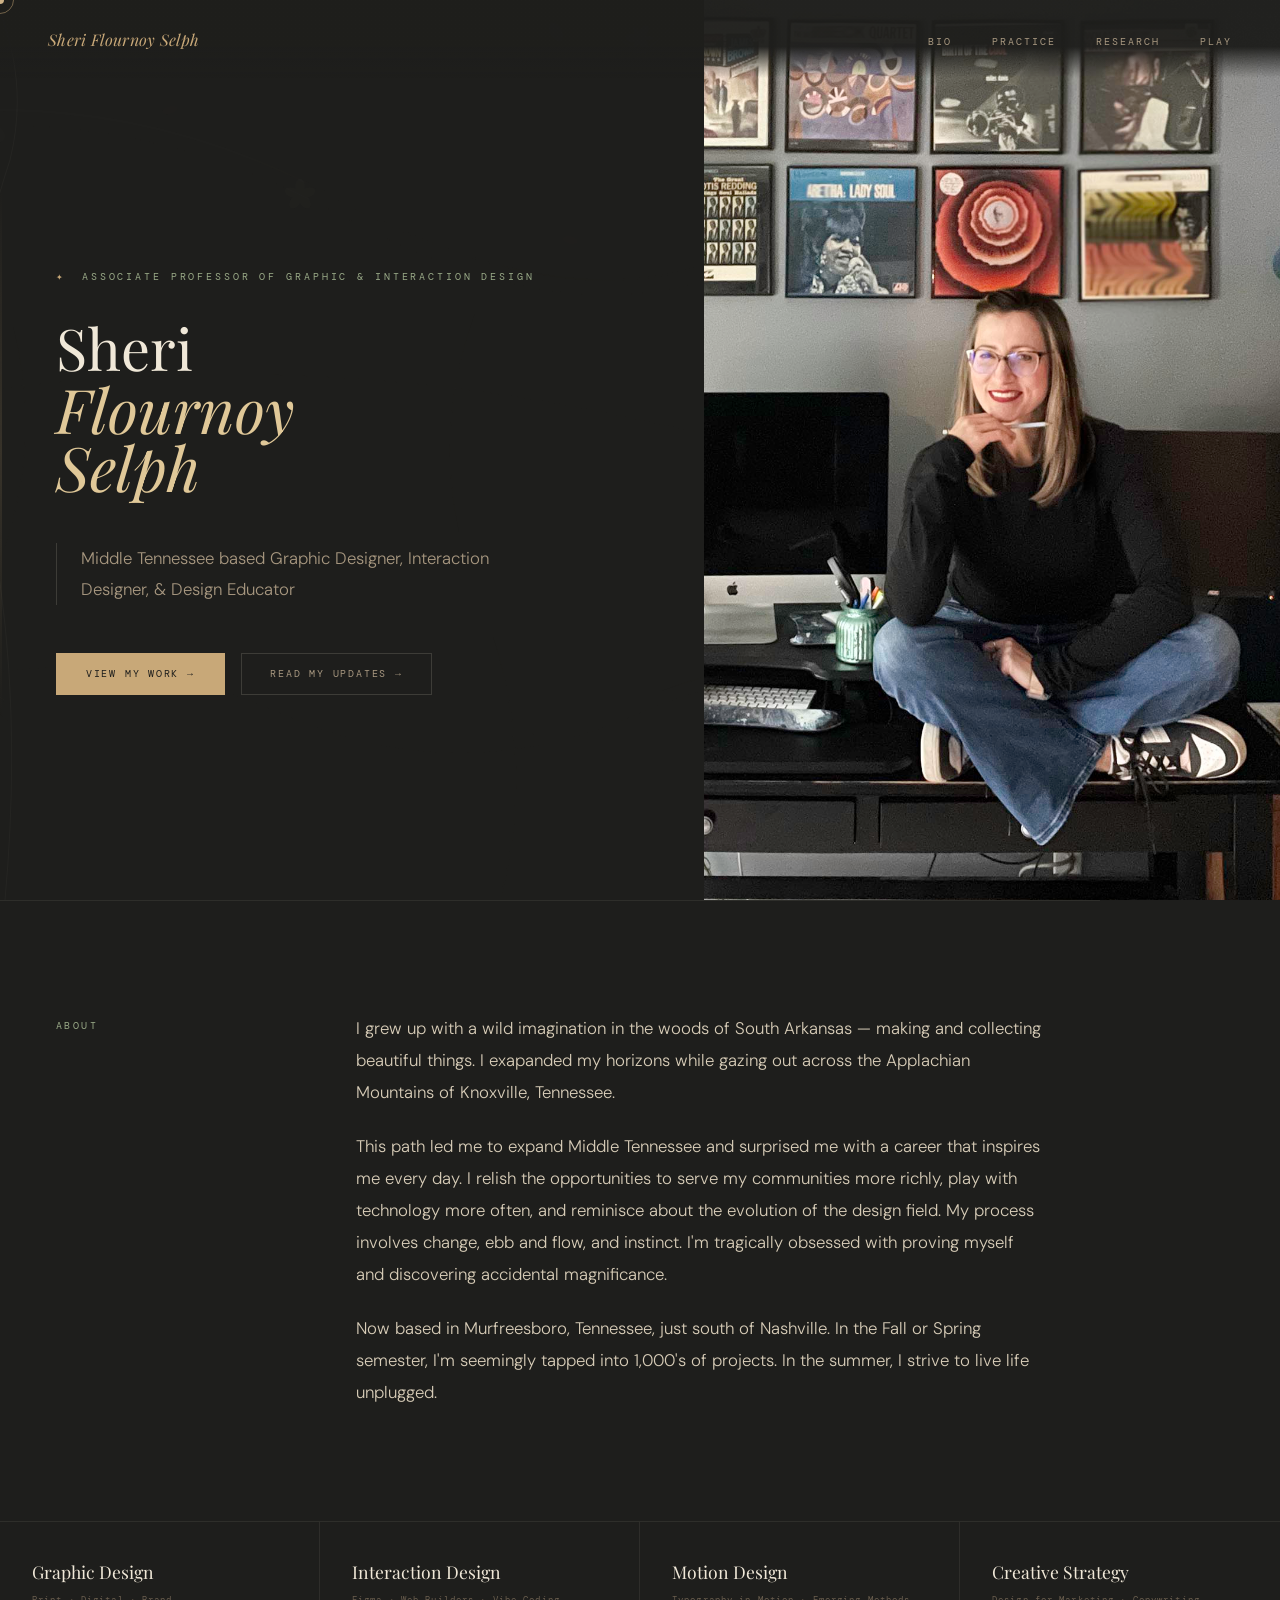
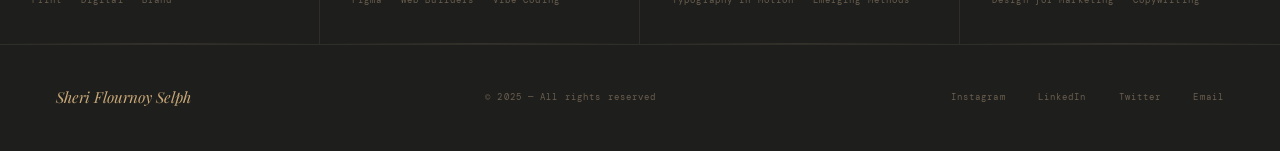
==== index.html @ 991cd9c6 "added instagram link" ====
<!DOCTYPE html>
<html lang="en">
<head>
  <meta charset="UTF-8">
  <meta name="viewport" content="width=device-width, initial-scale=1.0">
  <title>Sheri Flournoy Selph</title>

  <!-- Fonts -->
  <link rel="preconnect" href="https://fonts.googleapis.com">
  <link href="https://fonts.googleapis.com/css2?family=Playfair+Display:ital,wght@0,400;0,500;1,400;1,500&family=DM+Sans:wght@300;400&family=DM+Mono:wght@300;400&display=swap" rel="stylesheet">

  <!-- Styles -->
  <link rel="stylesheet" href="css/main.css">
</head>
<body>

  <!-- Custom cursor -->
  <div id="cursor"></div>
  <div id="cursor-ring"></div>

  <!-- Botanical SVG background overlay -->
  <img id="botanical-bg" src="assets/svg/botanical-bg.svg" aria-hidden="true" alt="">

  <!-- ── NAVIGATION ── -->
  <nav>
    <a class="nav-logo" onclick="showPage('bio')">Sheri Flournoy Selph</a>
    <ul class="nav-links">
      <li><a onclick="showPage('bio')">Bio</a></li>
      <li><a onclick="showPage('portfolio')">practice</a></li>
      <li><a onclick="showPage('blog')">research</a></li>
      <li><a onclick="showPage('motion')">play</a></li>
    </ul>
  </nav>

  <!-- ══════════════════════════════
       BIO PAGE
  ══════════════════════════════ -->
  <section id="bio" class="page active">

    <div class="bio-hero">
      <div class="bio-left">
		  
        <p class="bio-eyebrow">associate professor of Graphic &amp; interaction design</p>
        <h1 class="bio-name">
          Sheri
          <em class="bio-name-second">Flournoy</em>
          <span class="bio-name-last">Selph</span>
        </h1>
        <p class="bio-tagline">
        Middle Tennessee based Graphic Designer, Interaction Designer, &amp; Design Educator&nbsp;&nbsp;</p>
        <div class="bio-actions">
          <button class="btn-primary" onclick="showPage('portfolio')">View my work →</button>
          <button class="btn-secondary" onclick="showPage('blog')">read my updates →</button>
        </div>
      </div>

      <div class="bio-right">
        <canvas id="bio-canvas"></canvas>
        <img
          src="assets/images/sheri-desk.jpg"
          alt="Sheri Flournoy Selph"
        >
      </div>
    </div>

    <div class="bio-about">
      <div>
        <p class="section-label">About</p>
      </div>
      <div class="about-body">
        <p>I grew up with a wild imagination in the woods of South Arkansas — making and collecting beautiful things. I exapanded my horizons while gazing out across the Applachian Mountains of Knoxville, Tennessee.</p>
        <p>This path led me to expand Middle Tennessee and surprised me with a career that inspires me every day. I relish the opportunities to serve my communities more richly, play with technology more often, and reminisce about the evolution of the design field. My process involves change, ebb and flow, and instinct. I'm tragically obsessed with proving myself and discovering accidental magnificance.&nbsp;</p>
        <p>Now based in Murfreesboro, Tennessee, just south of Nashville. In the Fall or Spring semester, I'm seemingly tapped into 1,000's of projects. In the summer, I strive to live life unplugged.</p>
      </div>
    </div>

    <div class="skills-strip">
      <div class="skill-cell">
        <div class="skill-name">Graphic Design</div>
        <div class="skill-sub">Print · Digital · Brand</div>
      </div>
      <div class="skill-cell">
        <div class="skill-name">Interaction Design</div>
        <div class="skill-sub">Figma · Web Builders · Vibe Coding</div>
      </div>
      <div class="skill-cell">
        <div class="skill-name">Motion Design</div>
        <div class="skill-sub">Typography in Motion · Emerging Methods</div>
      </div>
      <div class="skill-cell">
        <div class="skill-name">Creative Strategy</div>
        <div class="skill-sub">Design for Marketing · Copywriting</div>
      </div>
    </div>

  </section>

  <!-- ══════════════════════════════
       PORTFOLIO PAGE
  ══════════════════════════════ -->
  <section id="portfolio" class="page">
    <div class="portfolio-wrap">
      <div class="page-header">
        <h2 class="page-title">Selected<br><em>work &amp; projects</em></h2>
        <p class="page-intro">Six projects that best represent the range, depth, and intention behind the work. Replace titles, descriptions, and tags to make these your own.</p>
      </div>
      <div class="projects-grid" id="projects-grid"></div>
    </div>
  </section>

  <!-- ══════════════════════════════
       BLOG / NEWSLETTER PAGE
  ══════════════════════════════ -->
  <section id="blog" class="page">
    <div class="blog-wrap">
      <div class="page-header">
        <h2 class="page-title">Writing &amp;<br><em>the newsletter</em></h2>
        <p class="page-intro">Ideas, process notes, and essays sent monthly. A space to think without the algorithm.</p>
      </div>

      <div class="newsletter-block">
        <p class="nl-eyebrow">Monthly dispatch</p>
        <h3 class="nl-title">Join the <em>letter</em></h3>
        <p class="nl-desc">Once a month: a personal dispatch on craft, process, and the ideas shaping how I work. No noise. Just honest writing.</p>
        <div class="nl-form">
          <input id="nl-email" class="nl-input" type="email" placeholder="your@email.com">
          <button class="nl-btn" onclick="subscribe()">Subscribe</button>
        </div>
        <p class="nl-note" id="nl-msg">No spam. Unsubscribe anytime.</p>
      </div>

      <div class="posts-grid" id="posts-grid"></div>
    </div>
  </section>

  <!-- ══════════════════════════════
       MOTION PAGE
  ══════════════════════════════ -->
  <section id="motion" class="page">
    <div class="motion-wrap">
      <div class="page-header">
        <h2 class="page-title">Experimental<br><em>motion studies</em></h2>
        <p class="page-intro">Four coded pieces exploring the boundary between the digital and the organic — systems that breathe, grow, and respond.</p>
      </div>

      <div class="motion-grid">
        <div class="motion-card">
          <div class="motion-canvas-wrap"><canvas id="m1"></canvas></div>
          <div class="motion-label">
            <span class="motion-title">Botanical Growth</span>
            <span class="motion-meta">01 — generative</span>
          </div>
        </div>
        <div class="motion-card">
          <div class="motion-canvas-wrap"><canvas id="m2"></canvas></div>
          <div class="motion-label">
            <span class="motion-title">Petal Diffusion</span>
            <span class="motion-meta">02 — reaction–diffusion</span>
          </div>
        </div>
        <div class="motion-card">
          <div class="motion-canvas-wrap"><canvas id="m3"></canvas></div>
          <div class="motion-label">
            <span class="motion-title">Mycelium Network</span>
            <span class="motion-meta">03 — particle graph</span>
          </div>
        </div>
        <div class="motion-card">
          <div class="motion-canvas-wrap"><canvas id="m4"></canvas></div>
          <div class="motion-label">
            <span class="motion-title">Cellular Membrane</span>
            <span class="motion-meta">04 — voronoi flow</span>
          </div>
        </div>
      </div>
    </div>
  </section>

  <!-- ── FOOTER ── -->
  <footer>
    <span class="footer-name">Sheri Flournoy Selph</span>
    <span class="footer-copy">© 2025 — All rights reserved</span>
    <div class="footer-links">
      <a href="https://www.instagram.com/selph.work" target="_blank">Instagram</a>
      <a href="#">LinkedIn</a>
      <a href="#">Twitter</a>
      <a href="#">Email</a>
    </div>
  </footer>

  <!-- Scripts — order matters: nav first, then feature modules -->
  <script src="js/nav.js"></script>
  <script src="js/bio.js"></script>
  <script src="js/portfolio.js"></script>
  <script src="js/blog.js"></script>
  <script src="js/motion.js"></script>

</body>
</html>
---- css/main.css ----
/* ============================================================
   sheri-flournoy-selph — main.css
   ============================================================ */

/* ── TOKENS ── */
:root {
  --bg:       #1e1e1c;
  --bg2:      #252523;
  --bg3:      #2c2c29;
  --bg4:      #323230;
  --cream:    #f0e8d8;
  --cream2:   #d8cdb8;
  --cream3:   #a89880;
  --cream4:   #6a5e4e;
  --moss:     #4a5240;
  --moss2:    #3a4232;
  --sage:     #7a8a6a;
  --sage2:    #9aaa88;
  --petal:    #c8a878;
  --petal2:   #e0c898;
  --petal3:   rgba(200,168,120,0.15);
  --border:   rgba(240,232,216,0.08);
  --border2:  rgba(240,232,216,0.15);
  --serif:    'Playfair Display', Georgia, serif;
  --sans:     'DM Sans', sans-serif;
  --mono:     'DM Mono', monospace;
}

/* ── RESET ── */
*, *::before, *::after { box-sizing: border-box; margin: 0; padding: 0; }
html { scroll-behavior: smooth; }

body {
  background: var(--bg);
  color: var(--cream);
  font-family: var(--sans);
  font-size: 16px;
  line-height: 1.7;
  overflow-x: hidden;
  cursor: none;
}

/* ── CUSTOM CURSOR ── */
#cursor {
  position: fixed;
  width: 8px; height: 8px;
  background: var(--petal);
  border-radius: 50%;
  pointer-events: none;
  z-index: 9999;
  transform: translate(-50%,-50%);
  transition: width 0.2s, height 0.2s, background 0.2s;
  mix-blend-mode: screen;
}
#cursor-ring {
  position: fixed;
  width: 28px; height: 28px;
  border: 1px solid rgba(200,168,120,0.5);
  border-radius: 50%;
  pointer-events: none;
  z-index: 9998;
  transform: translate(-50%,-50%);
  transition: all 0.12s ease;
}
body:hover #cursor { opacity: 1; }

/* ── BOTANICAL SVG OVERLAY ── */
#botanical-bg {
  position: fixed;
  inset: 0;
  width: 100%; height: 100%;
  pointer-events: none;
  z-index: 0;
  opacity: 0.04;
}

/* ── NAV ── */
nav {
  position: fixed;
  top: 0; left: 0; right: 0;
  z-index: 100;
  display: flex;
  align-items: center;
  justify-content: space-between;
  padding: 1.6rem 3rem;
  background: linear-gradient(to bottom, rgba(30,30,28,0.97) 60%, transparent);
}
.nav-logo {
  font-family: var(--serif);
  font-size: 1rem;
  font-style: italic;
  color: var(--petal);
  text-decoration: none;
  letter-spacing: 0.02em;
  cursor: none;
}
.nav-links {
  display: flex;
  gap: 2.5rem;
  list-style: none;
  align-items: center;
}
.nav-links a {
  font-family: var(--mono);
  font-size: 0.62rem;
  letter-spacing: 0.2em;
  text-transform: uppercase;
  color: var(--cream3);
  text-decoration: none;
  transition: color 0.3s;
  cursor: none;
  position: relative;
}
.nav-links a::after {
  content: '';
  position: absolute;
  bottom: -3px; left: 0;
  width: 0; height: 1px;
  background: var(--petal);
  transition: width 0.3s;
}
.nav-links a:hover { color: var(--cream); }
.nav-links a:hover::after { width: 100%; }

/* ── PAGE TRANSITIONS ── */
.page { display: none; position: relative; z-index: 1; animation: revealPage 0.7s ease forwards; }
.page.active { display: block; }

@keyframes revealPage {
  from { opacity: 0; transform: translateY(20px); }
  to   { opacity: 1; transform: translateY(0); }
}

/* ============================================================
   BIO PAGE
============================================================ */
.bio-hero {
  min-height: 100vh;
  display: grid;
  grid-template-columns: 1.1fr 0.9fr;
  position: relative;
  overflow: hidden;
}
.bio-left {
  display: flex;
  flex-direction: column;
  justify-content: center;
  padding: 9rem 3rem 5rem 3.5rem;
  position: relative;
}
.bio-left::before {
  content: '';
  position: absolute;
  left: 0; top: 20%; bottom: 20%;
  width: 2px;
  background: linear-gradient(to bottom, transparent, var(--petal3), transparent);
}
.bio-eyebrow {
  font-family: var(--mono);
  font-size: 0.6rem;
  letter-spacing: 0.3em;
  text-transform: uppercase;
  color: var(--sage2);
  margin-bottom: 2rem;
  display: flex;
  align-items: center;
  gap: 1rem;
}
.bio-eyebrow::before {
  content: '✦';
  font-size: 0.5rem;
  color: var(--petal);
}
.bio-name {
  font-family: var(--serif);
  font-size: clamp(2.8rem, 4.5vw, 5rem);
  font-weight: 400;
  line-height: 1.05;
  color: var(--cream);
  margin-bottom: 0.3rem;
}
.bio-name-second {
  font-family: var(--serif);
  font-size: clamp(2.8rem, 4.8vw, 5.2rem);
  font-style: italic;
  font-weight: 400;
  color: var(--petal2);
  margin-bottom: 0;
  display: block;
  line-height: 1;
}
.bio-name-last {
  font-family: var(--serif);
  font-size: clamp(2.8rem, 4.8vw, 5.2rem);
  font-style: italic;
  font-weight: 400;
  color: var(--petal2);
  display: block;
  margin-top: -0.05em;
  margin-bottom: 2.5rem;
  line-height: 1;
}
.bio-tagline {
  font-family: var(--sans);
  font-size: 1.05rem;
  font-weight: 300;
  color: var(--cream3);
  line-height: 1.85;
  max-width: 440px;
  margin-bottom: 3rem;
  border-left: 1px solid var(--border2);
  padding-left: 1.5rem;
}
.bio-actions {
  display: flex;
  gap: 1rem;
  flex-wrap: wrap;
}
.btn-primary {
  display: inline-flex;
  align-items: center;
  gap: 0.8rem;
  font-family: var(--mono);
  font-size: 0.62rem;
  letter-spacing: 0.18em;
  text-transform: uppercase;
  color: var(--bg);
  background: var(--petal);
  border: 1px solid var(--petal);
  padding: 0.85rem 1.8rem;
  cursor: none;
  transition: all 0.3s;
}
.btn-primary:hover { background: var(--petal2); border-color: var(--petal2); }
.btn-secondary {
  display: inline-flex;
  align-items: center;
  gap: 0.8rem;
  font-family: var(--mono);
  font-size: 0.62rem;
  letter-spacing: 0.18em;
  text-transform: uppercase;
  color: var(--cream3);
  background: transparent;
  border: 1px solid var(--border2);
  padding: 0.85rem 1.8rem;
  cursor: none;
  transition: all 0.3s;
}
.btn-secondary:hover { color: var(--cream); border-color: var(--cream3); }

/* Bio right panel */
.bio-right {
  position: relative;
  background: var(--bg2);
  display: flex;
  align-items: center;
  justify-content: center;
  overflow: hidden;
}
.bio-right canvas {
  position: absolute;
  inset: 0;
  width: 100%;
  height: 100%;
}
.bio-right img {
  position: absolute;
  inset: 0;
  width: 100%;
  height: 100%;
  object-fit: cover;
  object-position: center top;
  z-index: 1;
}
.bio-portrait-text {
  position: relative;
  z-index: 2;
  text-align: center;
  padding: 2rem;
}
.bio-portrait-text p {
  font-family: var(--serif);
  font-style: italic;
  font-size: 0.9rem;
  color: var(--cream4);
}

/* About section */
.bio-about {
  padding: 7rem 3.5rem;
  display: grid;
  grid-template-columns: 220px 1fr;
  gap: 5rem;
  max-width: 1100px;
  border-top: 1px solid var(--border);
}
.section-label {
  font-family: var(--mono);
  font-size: 0.6rem;
  letter-spacing: 0.25em;
  text-transform: uppercase;
  color: var(--sage2);
  padding-top: 0.3rem;
}
.about-body {
  font-family: var(--sans);
  font-size: 1.05rem;
  font-weight: 300;
  color: var(--cream2);
  line-height: 1.9;
}
.about-body p + p { margin-top: 1.4rem; }
.about-body strong { color: var(--cream); font-weight: 400; }

/* Skills strip */
.skills-strip {
  display: grid;
  grid-template-columns: repeat(4, 1fr);
  border-top: 1px solid var(--border);
}
.skill-cell {
  padding: 2.2rem 2rem;
  border-right: 1px solid var(--border);
  position: relative;
  overflow: hidden;
}
.skill-cell:last-child { border-right: none; }
.skill-cell::after {
  content: '';
  position: absolute;
  bottom: 0; left: 0; right: 0;
  height: 1px;
  background: linear-gradient(to right, transparent, var(--petal3), transparent);
}
.skill-name {
  font-family: var(--serif);
  font-size: 1.1rem;
  color: var(--cream);
  margin-bottom: 0.4rem;
}
.skill-sub {
  font-family: var(--mono);
  font-size: 0.58rem;
  letter-spacing: 0.12em;
  color: var(--cream4);
}

/* ============================================================
   PORTFOLIO PAGE
============================================================ */
.portfolio-wrap {
  padding: 9rem 3.5rem 7rem;
  max-width: 1200px;
  margin: 0 auto;
}
.page-header {
  margin-bottom: 5rem;
  display: grid;
  grid-template-columns: 1fr 320px;
  gap: 4rem;
  align-items: end;
}
.page-title {
  font-family: var(--serif);
  font-size: clamp(2.5rem, 4vw, 4.2rem);
  font-weight: 400;
  line-height: 1.1;
  color: var(--cream);
}
.page-title em { font-style: italic; color: var(--petal2); }
.page-intro {
  font-family: var(--sans);
  font-size: 0.9rem;
  font-weight: 300;
  color: var(--cream3);
  line-height: 1.8;
}
.projects-grid {
  display: grid;
  grid-template-columns: repeat(3, 1fr);
  gap: 1.5px;
  background: var(--border);
}
.project-card {
  background: var(--bg);
  overflow: hidden;
  cursor: none;
  transition: background 0.35s;
  position: relative;
}
.project-card:hover { background: var(--bg2); }
.project-thumb {
  height: 210px;
  position: relative;
  overflow: hidden;
  background: var(--bg3);
}
.project-thumb canvas { width: 100%; height: 100%; display: block; }
.project-num {
  position: absolute;
  top: 1rem; right: 1rem;
  font-family: var(--mono);
  font-size: 0.55rem;
  color: var(--cream4);
  letter-spacing: 0.15em;
}
.project-body { padding: 1.5rem 1.5rem 1rem; border-top: 1px solid var(--border); }
.project-tag {
  font-family: var(--mono);
  font-size: 0.55rem;
  letter-spacing: 0.2em;
  text-transform: uppercase;
  color: var(--sage2);
  margin-bottom: 0.5rem;
}
.project-title {
  font-family: var(--serif);
  font-size: 1.15rem;
  font-weight: 400;
  color: var(--cream);
  margin-bottom: 0.6rem;
  line-height: 1.3;
}
.project-desc {
  font-size: 0.82rem;
  font-weight: 300;
  color: var(--cream3);
  line-height: 1.7;
}
.project-foot {
  display: flex;
  justify-content: space-between;
  align-items: center;
  padding: 0.9rem 1.5rem;
  border-top: 1px solid var(--border);
}
.project-year { font-family: var(--mono); font-size: 0.58rem; color: var(--cream4); }
.project-arrow { color: var(--petal); font-size: 0.9rem; transition: transform 0.3s; }
.project-card:hover .project-arrow { transform: translateX(5px); }

/* ============================================================
   BLOG PAGE
============================================================ */
.blog-wrap {
  padding: 9rem 3.5rem 7rem;
  max-width: 1200px;
  margin: 0 auto;
}
.newsletter-block {
  background: var(--bg2);
  border: 1px solid var(--border2);
  padding: 4rem 4rem 3.5rem;
  margin-bottom: 5rem;
  position: relative;
  overflow: hidden;
}
.newsletter-block::before {
  content: '❧';
  position: absolute;
  right: 3rem; bottom: 2rem;
  font-size: 5rem;
  color: var(--border);
  transform: rotate(-15deg);
  pointer-events: none;
}
.newsletter-block::after {
  content: '❧';
  position: absolute;
  left: 2rem; top: 2rem;
  font-size: 2.5rem;
  color: var(--border);
  transform: rotate(170deg) scaleX(-1);
  pointer-events: none;
}
.nl-eyebrow {
  font-family: var(--mono);
  font-size: 0.6rem;
  letter-spacing: 0.25em;
  text-transform: uppercase;
  color: var(--sage2);
  margin-bottom: 1rem;
}
.nl-title {
  font-family: var(--serif);
  font-size: 2.4rem;
  font-weight: 400;
  color: var(--cream);
  margin-bottom: 0.8rem;
  line-height: 1.2;
}
.nl-title em { font-style: italic; color: var(--petal2); }
.nl-desc {
  font-size: 0.95rem;
  font-weight: 300;
  color: var(--cream3);
  max-width: 500px;
  margin-bottom: 2rem;
  line-height: 1.8;
}
.nl-form { display: flex; max-width: 460px; }
.nl-input {
  flex: 1;
  background: var(--bg);
  border: 1px solid var(--border2);
  border-right: none;
  color: var(--cream);
  font-family: var(--mono);
  font-size: 0.7rem;
  padding: 0.85rem 1.2rem;
  outline: none;
  letter-spacing: 0.05em;
  transition: border-color 0.3s;
}
.nl-input:focus { border-color: var(--petal); }
.nl-input::placeholder { color: var(--cream4); }
.nl-btn {
  background: var(--petal);
  border: 1px solid var(--petal);
  color: var(--bg);
  font-family: var(--mono);
  font-size: 0.62rem;
  letter-spacing: 0.15em;
  text-transform: uppercase;
  padding: 0.85rem 1.5rem;
  cursor: none;
  transition: all 0.3s;
  white-space: nowrap;
}
.nl-btn:hover { background: var(--petal2); border-color: var(--petal2); }
.nl-note {
  font-family: var(--mono);
  font-size: 0.58rem;
  color: var(--cream4);
  margin-top: 0.8rem;
  letter-spacing: 0.1em;
}
.posts-grid {
  display: grid;
  grid-template-columns: repeat(3, 1fr);
  gap: 1.5px;
  background: var(--border);
}
.post-card {
  background: var(--bg);
  padding: 2rem;
  cursor: none;
  transition: background 0.3s;
  position: relative;
}
.post-card:hover { background: var(--bg2); }
.post-card::before {
  content: '';
  position: absolute;
  top: 0; left: 0; right: 0;
  height: 2px;
  background: linear-gradient(to right, transparent, var(--petal3), transparent);
  opacity: 0;
  transition: opacity 0.3s;
}
.post-card:hover::before { opacity: 1; }
.post-date { font-family: var(--mono); font-size: 0.58rem; color: var(--cream4); letter-spacing: 0.12em; margin-bottom: 1rem; }
.post-title { font-family: var(--serif); font-size: 1.2rem; font-weight: 400; line-height: 1.35; color: var(--cream); margin-bottom: 0.7rem; }
.post-excerpt { font-size: 0.83rem; font-weight: 300; color: var(--cream3); line-height: 1.75; margin-bottom: 1.5rem; }
.post-read { font-family: var(--mono); font-size: 0.6rem; letter-spacing: 0.15em; text-transform: uppercase; color: var(--petal); }

/* ============================================================
   MOTION PAGE
============================================================ */
.motion-wrap {
  padding: 9rem 3.5rem 7rem;
  max-width: 1400px;
  margin: 0 auto;
}
.motion-grid {
  display: grid;
  grid-template-columns: 1fr 1fr;
  gap: 1.5px;
  background: var(--border);
}
.motion-card { background: var(--bg); overflow: hidden; }
.motion-canvas-wrap { width: 100%; height: 380px; overflow: hidden; position: relative; }
.motion-canvas-wrap canvas { width: 100%; height: 100%; display: block; }
.motion-label {
  padding: 1.4rem 2rem;
  border-top: 1px solid var(--border);
  display: flex;
  justify-content: space-between;
  align-items: center;
}
.motion-title { font-family: var(--serif); font-size: 1rem; color: var(--cream); }
.motion-meta { font-family: var(--mono); font-size: 0.58rem; color: var(--cream4); letter-spacing: 0.12em; }

/* ── FOOTER ── */
footer {
  border-top: 1px solid var(--border);
  padding: 2.5rem 3.5rem;
  display: flex;
  justify-content: space-between;
  align-items: center;
  position: relative;
  z-index: 1;
}
.footer-name { font-family: var(--serif); font-style: italic; font-size: 0.95rem; color: var(--petal); }
.footer-copy { font-family: var(--mono); font-size: 0.58rem; color: var(--cream4); letter-spacing: 0.12em; }
.footer-links { display: flex; gap: 2rem; }
.footer-links a {
  font-family: var(--mono);
  font-size: 0.58rem;
  letter-spacing: 0.12em;
  color: var(--cream4);
  text-decoration: none;
  cursor: none;
  transition: color 0.3s;
}
.footer-links a:hover { color: var(--petal); }

/* ============================================================
   RESPONSIVE — TABLET (≤ 900px)
============================================================ */
@media (max-width: 900px) {
  nav { padding: 1.2rem 1.5rem; }
  .nav-links { gap: 1.5rem; }

  .bio-hero { grid-template-columns: 1fr; min-height: auto; }
  .bio-right { height: 320px; }
  .bio-left { padding: 7rem 1.5rem 3rem; }

  .bio-about { grid-template-columns: 1fr; gap: 1.5rem; padding: 4rem 1.5rem; }

  .skills-strip { grid-template-columns: repeat(2, 1fr); }
  .skill-cell:nth-child(2) { border-right: none; }

  .portfolio-wrap { padding: 7rem 1.5rem 5rem; }
  .page-header { grid-template-columns: 1fr; gap: 1.5rem; margin-bottom: 3rem; }
  .projects-grid { grid-template-columns: repeat(2, 1fr); }

  .blog-wrap { padding: 7rem 1.5rem 5rem; }
  .newsletter-block { padding: 2.5rem 1.5rem 2rem; }
  .posts-grid { grid-template-columns: repeat(2, 1fr); }

  .motion-wrap { padding: 7rem 1.5rem 5rem; }
  .motion-grid { grid-template-columns: 1fr; }
  .motion-canvas-wrap { height: 280px; }

  footer { flex-wrap: wrap; gap: 1rem; padding: 2rem 1.5rem; }
}

/* ============================================================
   RESPONSIVE — MOBILE (≤ 580px)
============================================================ */
@media (max-width: 580px) {
  #cursor, #cursor-ring { display: none; }
  body { cursor: auto; }
  .btn-primary, .btn-secondary,
  .nav-links a, .project-card,
  .post-card, .nl-btn { cursor: pointer; }

  nav { padding: 1rem 1.2rem; }
  .nav-logo { font-size: 0.85rem; }
  .nav-links { gap: 1rem; }
  .nav-links a { font-size: 0.58rem; letter-spacing: 0.12em; }

  .bio-left { padding: 6rem 1.2rem 2.5rem; }
  .bio-right { height: 460px; }
  .bio-tagline { font-size: 0.95rem; }
  .bio-actions { flex-direction: column; }
  .btn-primary, .btn-secondary { justify-content: center; }

  .bio-about { padding: 3rem 1.2rem; }

  .skills-strip { grid-template-columns: 1fr; }
  .skill-cell { border-right: none; }

  .portfolio-wrap,
  .blog-wrap,
  .motion-wrap { padding: 6rem 1.2rem 4rem; }

  .page-title { font-size: clamp(2rem, 8vw, 3rem); }
  .page-header { margin-bottom: 2rem; }

  .projects-grid { grid-template-columns: 1fr; }
  .project-thumb { height: 180px; }

  .newsletter-block { padding: 2rem 1.2rem 1.5rem; }
  .nl-title { font-size: 1.8rem; }
  .nl-form { flex-direction: column; max-width: 100%; }
  .nl-input { border-right: 1px solid var(--border2); border-bottom: none; }
  .nl-btn { border-top: none; text-align: center; padding: 0.85rem; }

  .posts-grid { grid-template-columns: 1fr; }

  .motion-canvas-wrap { height: 220px; }

  footer { flex-direction: column; align-items: flex-start; gap: 0.8rem; padding: 1.5rem 1.2rem; }
  .footer-links { flex-wrap: wrap; gap: 1.2rem; }
}

/* ============================================================
   SUB-PAGES — project detail & post detail
============================================================ */
.subpage-wrap {
  max-width: 860px;
  margin: 0 auto;
  padding: 8rem 3.5rem 7rem;
}

.subpage-back {
  display: inline-flex;
  align-items: center;
  gap: 0.5rem;
  font-family: var(--mono);
  font-size: 0.62rem;
  letter-spacing: 0.18em;
  text-transform: uppercase;
  color: var(--cream3);
  background: transparent;
  border: none;
  cursor: pointer;
  padding: 0;
  margin-bottom: 3.5rem;
  transition: color 0.3s;
}
.subpage-back:hover { color: var(--petal); }

.subpage-header {
  margin-bottom: 3rem;
  border-left: 2px solid var(--petal3);
  padding-left: 1.5rem;
}

.subpage-eyebrow {
  font-family: var(--mono);
  font-size: 0.62rem;
  letter-spacing: 0.22em;
  text-transform: uppercase;
  color: var(--sage2);
  margin-bottom: 0.8rem;
}

.subpage-title {
  font-family: var(--serif);
  font-size: clamp(2rem, 4vw, 3.5rem);
  font-weight: 400;
  line-height: 1.15;
  color: var(--cream);
}

/* Project sub-page: full-width animated canvas */
.subpage-thumb-full {
  width: 100%;
  height: 320px;
  margin-bottom: 4rem;
  position: relative;
  overflow: hidden;
  background: var(--bg3);
}
.subpage-canvas {
  width: 100%;
  height: 100%;
  display: block;
}

/* Body text for both project and post sub-pages */
.subpage-body {
  font-family: var(--sans);
  font-size: 1.08rem;
  font-weight: 300;
  color: var(--cream2);
  line-height: 1.95;
  margin-bottom: 4rem;
}
.subpage-body p + p { margin-top: 1.5rem; }
.subpage-body strong { color: var(--cream); font-weight: 400; }
.subpage-body h2 {
  font-family: var(--serif);
  font-size: 1.6rem;
  font-weight: 400;
  color: var(--cream);
  margin: 2.5rem 0 1rem;
}
.subpage-body blockquote {
  border-left: 2px solid var(--petal3);
  padding-left: 1.5rem;
  margin: 2rem 0;
  font-style: italic;
  color: var(--cream3);
}

/* Post-specific: divider line */
.post-divider {
  height: 1px;
  background: linear-gradient(to right, var(--petal3), transparent);
  margin-bottom: 3rem;
}

/* Post body: slightly larger leading */
.post-body { font-size: 1.12rem; line-height: 2; }

/* In-post subscribe CTA */
.post-subscribe-cta {
  background: var(--bg2);
  border: 1px solid var(--border2);
  padding: 2.5rem 3rem;
  margin-bottom: 3rem;
  position: relative;
  overflow: hidden;
}
.post-subscribe-cta::before {
  content: '❧';
  position: absolute;
  right: 1.5rem; bottom: 1rem;
  font-size: 3.5rem;
  color: var(--border);
  transform: rotate(-10deg);
  pointer-events: none;
}
.post-cta-label {
  font-family: var(--serif);
  font-size: 1.3rem;
  color: var(--cream);
  margin-bottom: 0.3rem;
}
.post-cta-desc {
  font-family: var(--sans);
  font-size: 0.88rem;
  font-weight: 300;
  color: var(--cream3);
}

.subpage-nav {
  padding-top: 2rem;
  border-top: 1px solid var(--border);
}

/* ── RESPONSIVE sub-pages ── */
@media (max-width: 900px) {
  .subpage-wrap { padding: 7rem 1.5rem 5rem; }
  .subpage-thumb-full { height: 220px; }
  .post-subscribe-cta { padding: 2rem 1.5rem; }
}
@media (max-width: 580px) {
  .subpage-wrap { padding: 6rem 1.2rem 4rem; }
  .subpage-title { font-size: clamp(1.6rem, 7vw, 2.5rem); }
  .subpage-thumb-full { height: 180px; }
  .post-subscribe-cta { padding: 1.5rem 1.2rem; }
}
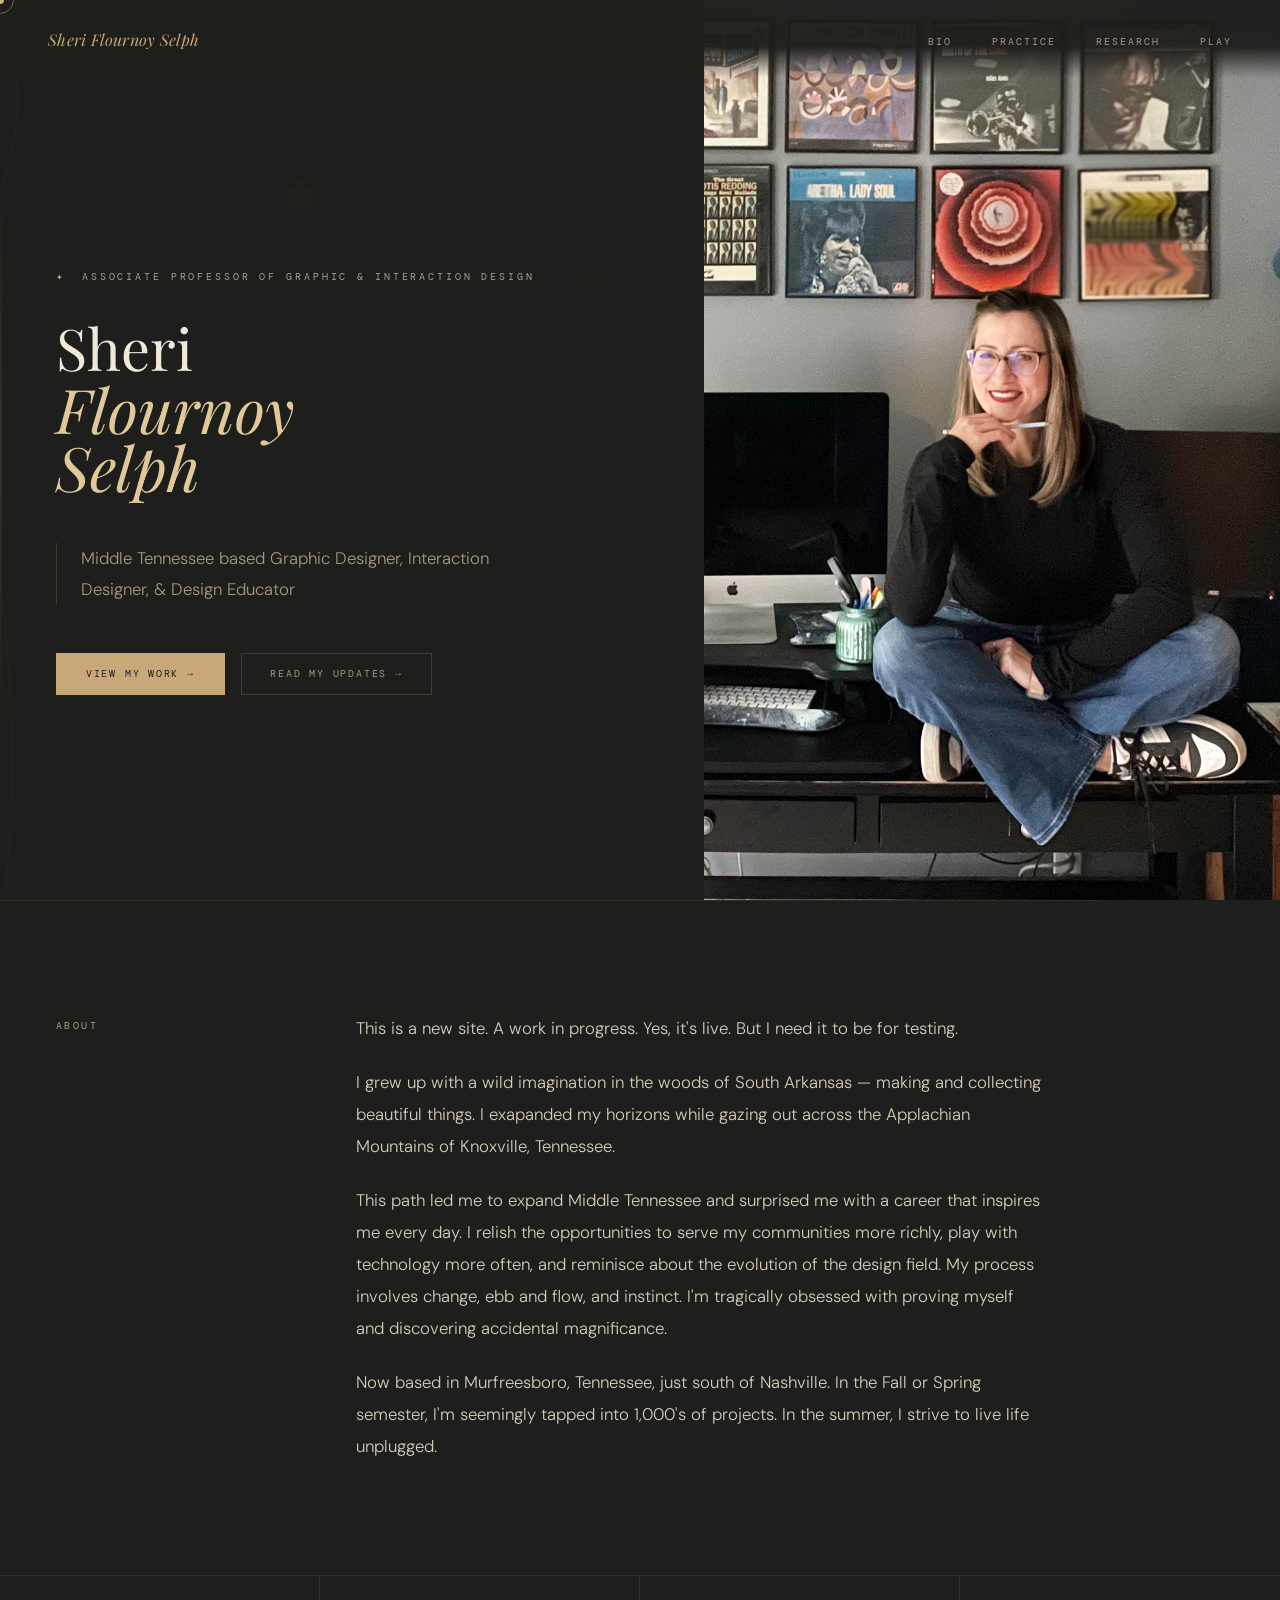
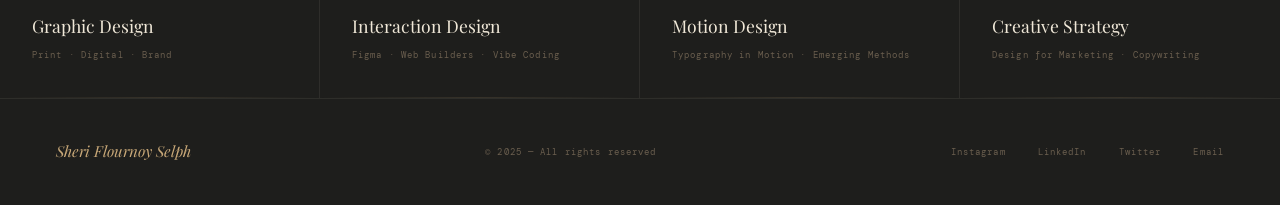
==== commit 0c3dfb9e: "Update index.html" ====
--- a/index.html
+++ b/index.html
@@ -68,7 +68,8 @@
         <p class="section-label">About</p>
       </div>
       <div class="about-body">
-        <p>I grew up with a wild imagination in the woods of South Arkansas — making and collecting beautiful things. I exapanded my horizons while gazing out across the Applachian Mountains of Knoxville, Tennessee.</p>
+        <p>This is a new site. A work in progress. Yes, it's live. But I need it to be for testing.</p>
+		<p>I grew up with a wild imagination in the woods of South Arkansas — making and collecting beautiful things. I exapanded my horizons while gazing out across the Applachian Mountains of Knoxville, Tennessee.</p>
         <p>This path led me to expand Middle Tennessee and surprised me with a career that inspires me every day. I relish the opportunities to serve my communities more richly, play with technology more often, and reminisce about the evolution of the design field. My process involves change, ebb and flow, and instinct. I'm tragically obsessed with proving myself and discovering accidental magnificance.&nbsp;</p>
         <p>Now based in Murfreesboro, Tennessee, just south of Nashville. In the Fall or Spring semester, I'm seemingly tapped into 1,000's of projects. In the summer, I strive to live life unplugged.</p>
       </div>
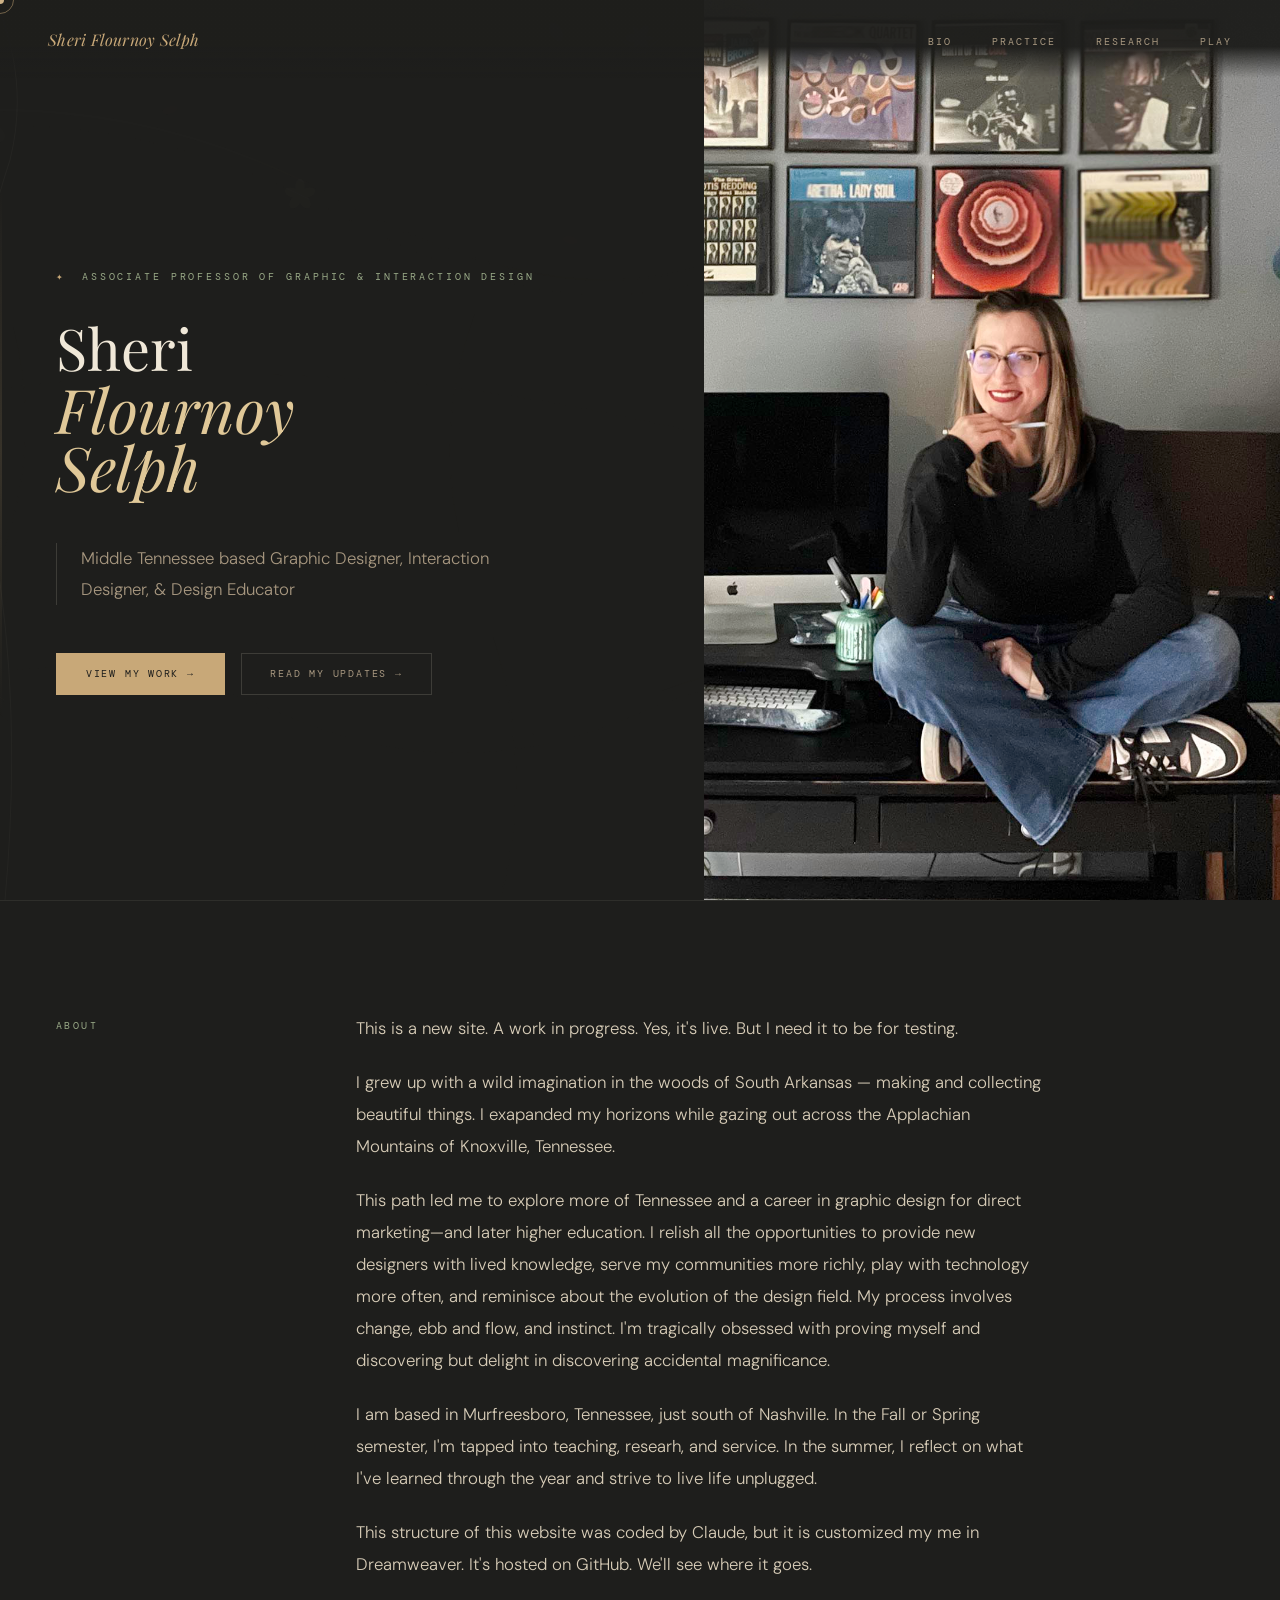
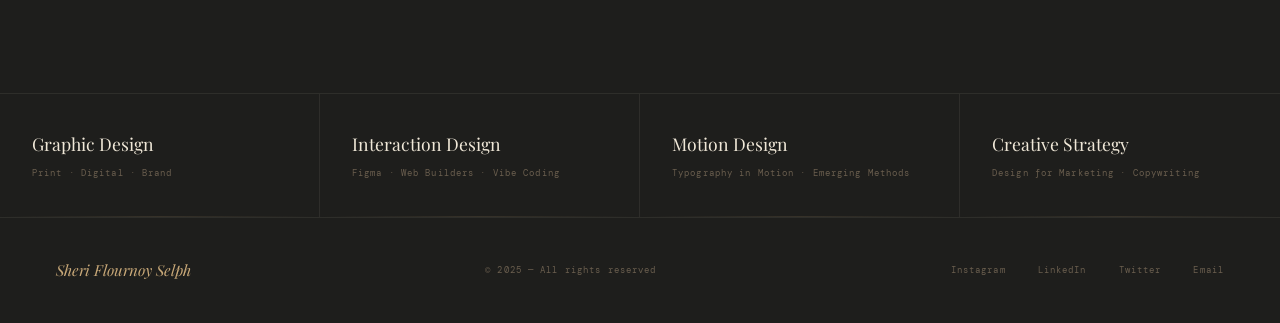
==== commit 05cbb9e3: "Update index.html" ====
--- a/index.html
+++ b/index.html
@@ -70,8 +70,9 @@
       <div class="about-body">
         <p>This is a new site. A work in progress. Yes, it's live. But I need it to be for testing.</p>
 		<p>I grew up with a wild imagination in the woods of South Arkansas — making and collecting beautiful things. I exapanded my horizons while gazing out across the Applachian Mountains of Knoxville, Tennessee.</p>
-        <p>This path led me to expand Middle Tennessee and surprised me with a career that inspires me every day. I relish the opportunities to serve my communities more richly, play with technology more often, and reminisce about the evolution of the design field. My process involves change, ebb and flow, and instinct. I'm tragically obsessed with proving myself and discovering accidental magnificance.&nbsp;</p>
-        <p>Now based in Murfreesboro, Tennessee, just south of Nashville. In the Fall or Spring semester, I'm seemingly tapped into 1,000's of projects. In the summer, I strive to live life unplugged.</p>
+        <p>This path led me to explore more of  Tennessee and a career in graphic design for direct marketing—and later higher education. I relish all the opportunities to provide new designers with lived knowledge, serve my communities more richly, play with technology more often, and reminisce about the evolution of the design field. My process involves change, ebb and flow, and instinct. I'm tragically obsessed with proving myself and discovering but delight in discovering accidental magnificance.&nbsp;</p>
+        <p>I am based in Murfreesboro, Tennessee, just south of Nashville. In the Fall or Spring semester, I'm tapped into teaching, researh, and service. In the summer, I reflect on what I've learned through the year and strive to live life unplugged.</p>
+		<p>This structure of this website was coded by Claude, but it is customized my me in Dreamweaver. It's hosted on GitHub. We'll see where it goes.</p>
       </div>
     </div>
 
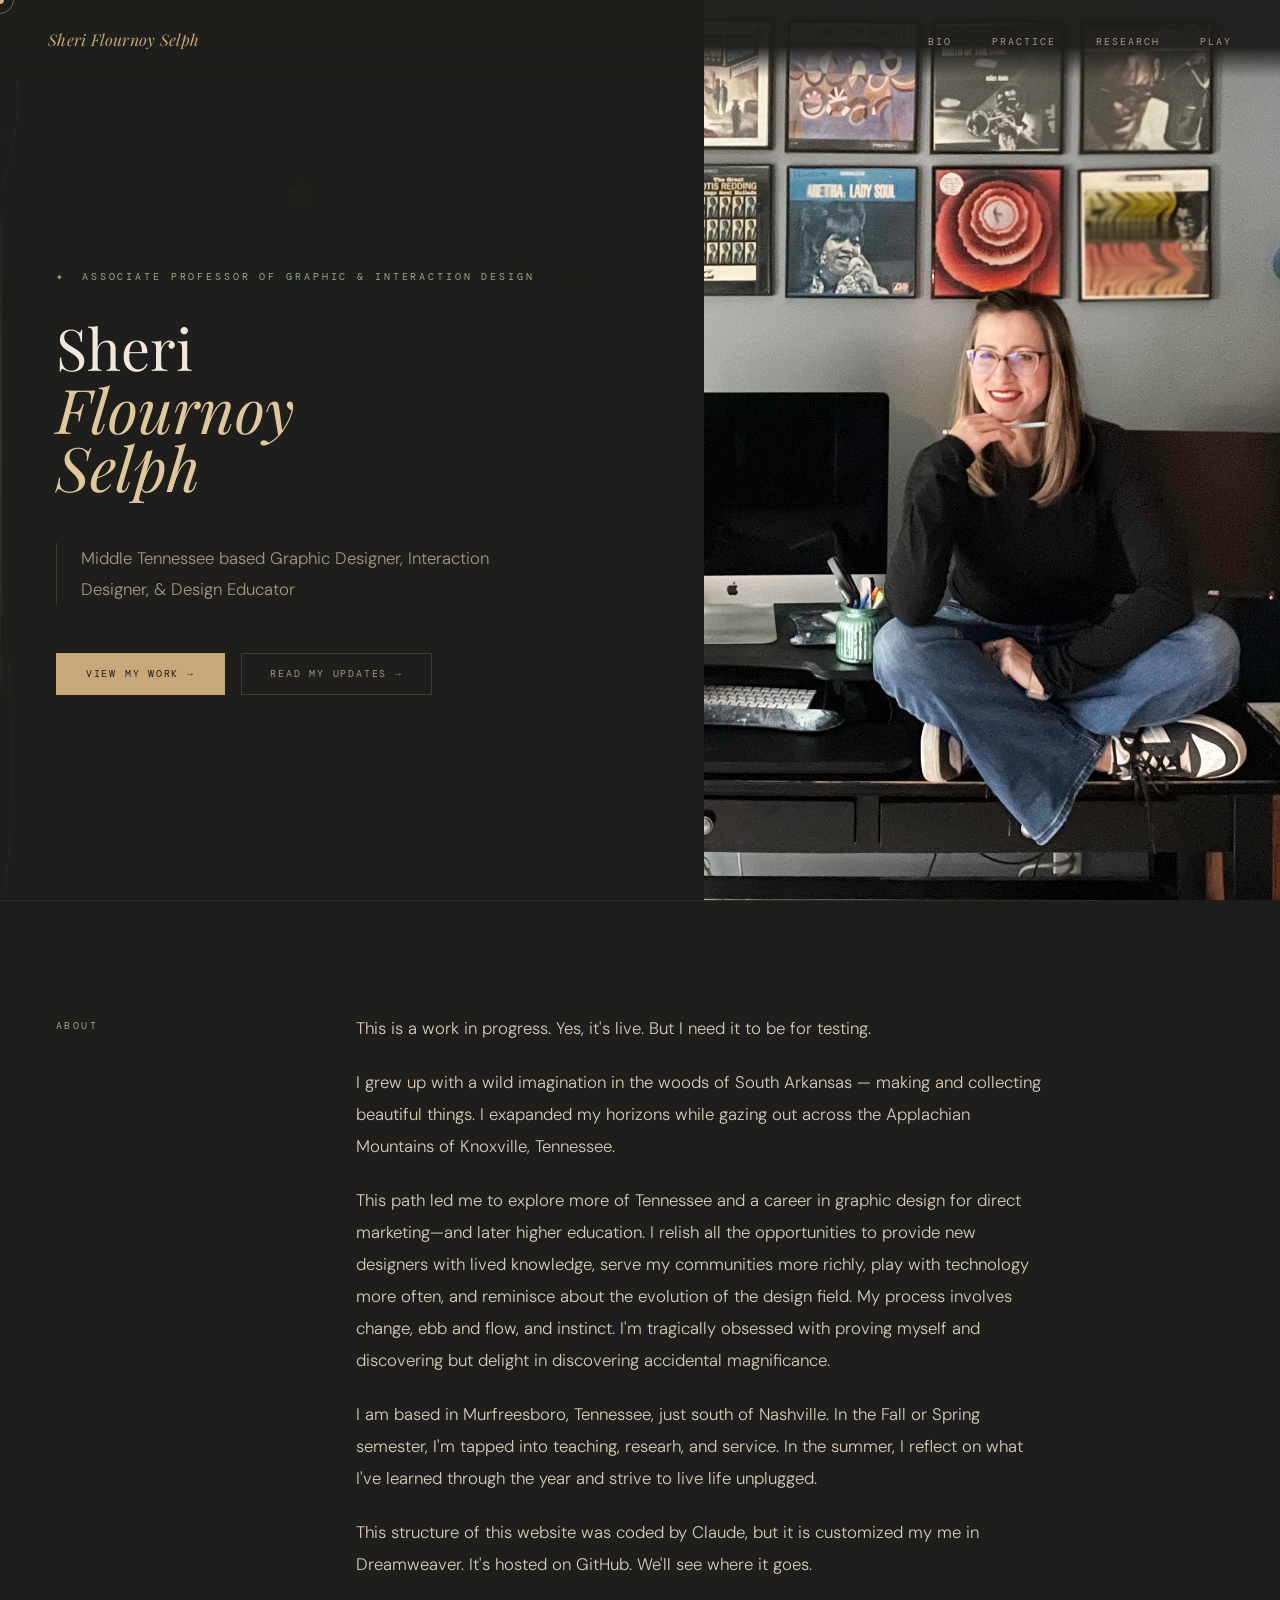
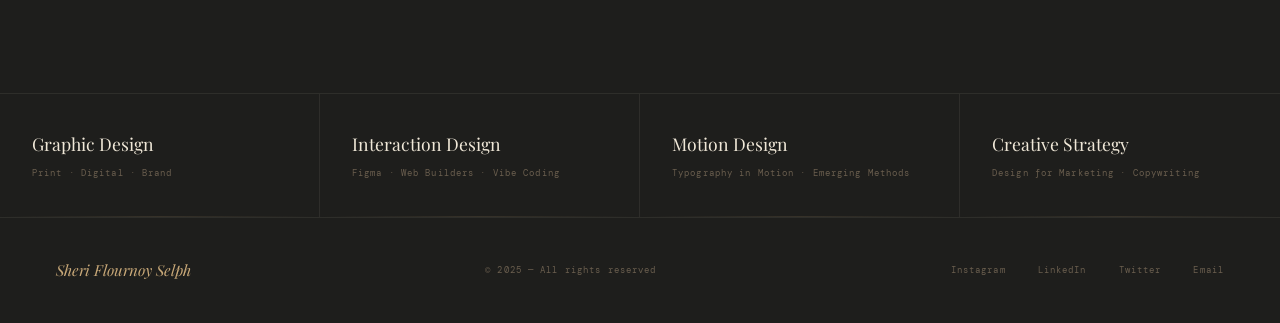
==== commit c72472b2: "Update index.html changed paragraph text" ====
--- a/index.html
+++ b/index.html
@@ -68,7 +68,7 @@
         <p class="section-label">About</p>
       </div>
       <div class="about-body">
-        <p>This is a new site. A work in progress. Yes, it's live. But I need it to be for testing.</p>
+        <p>This is a work in progress. Yes, it's live. But I need it to be for testing.</p>
 		<p>I grew up with a wild imagination in the woods of South Arkansas — making and collecting beautiful things. I exapanded my horizons while gazing out across the Applachian Mountains of Knoxville, Tennessee.</p>
         <p>This path led me to explore more of  Tennessee and a career in graphic design for direct marketing—and later higher education. I relish all the opportunities to provide new designers with lived knowledge, serve my communities more richly, play with technology more often, and reminisce about the evolution of the design field. My process involves change, ebb and flow, and instinct. I'm tragically obsessed with proving myself and discovering but delight in discovering accidental magnificance.&nbsp;</p>
         <p>I am based in Murfreesboro, Tennessee, just south of Nashville. In the Fall or Spring semester, I'm tapped into teaching, researh, and service. In the summer, I reflect on what I've learned through the year and strive to live life unplugged.</p>
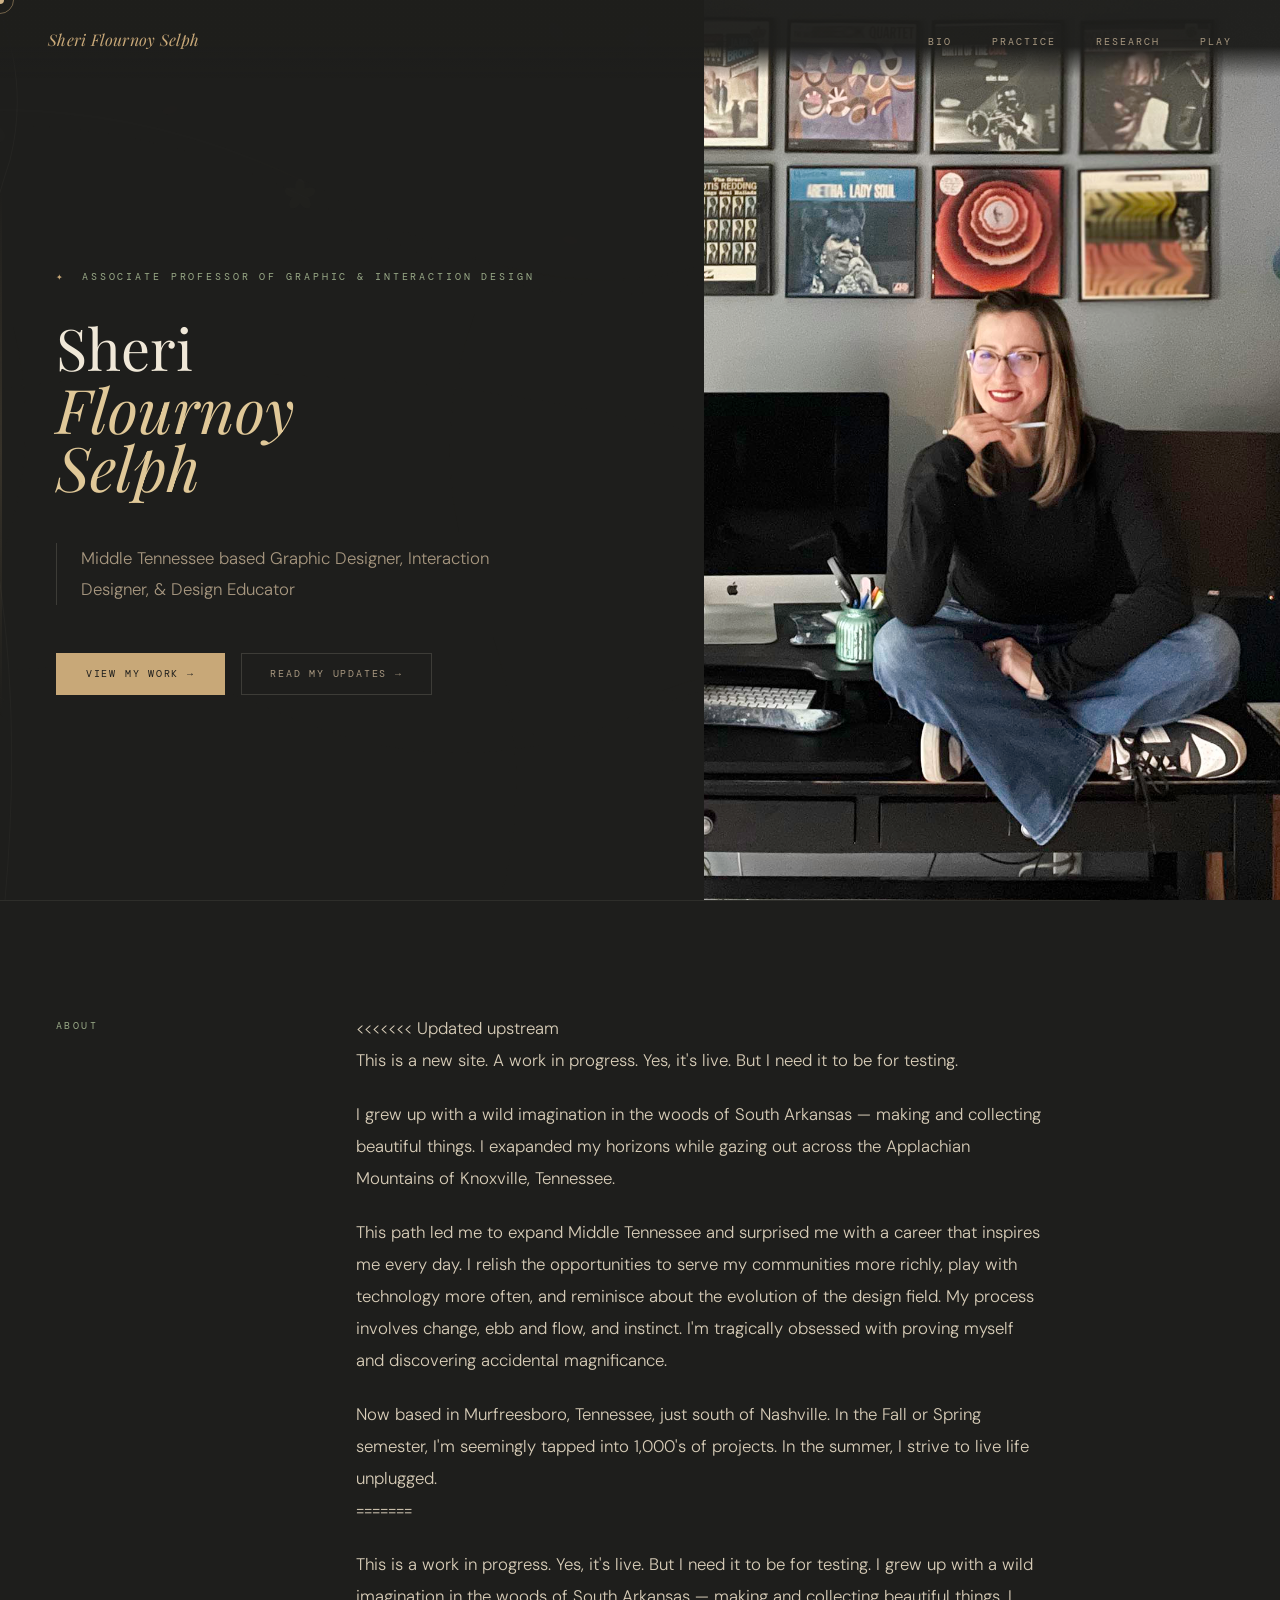
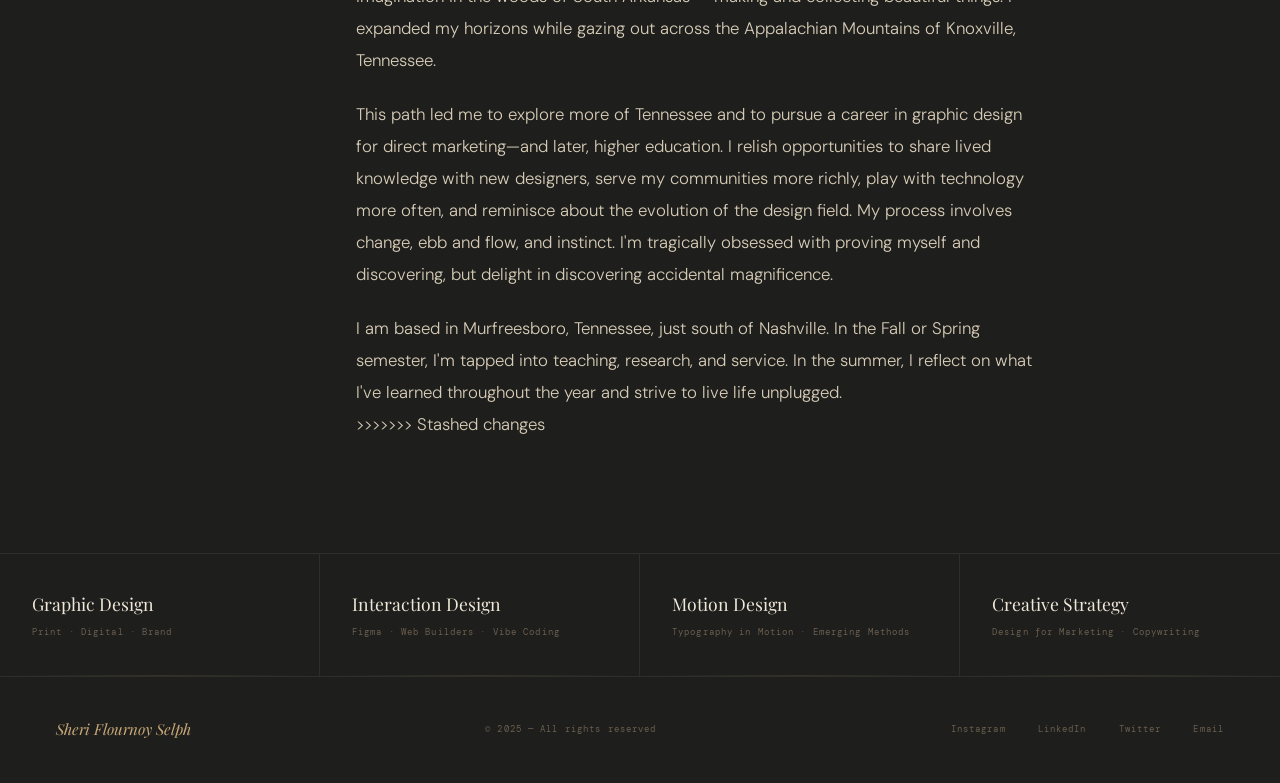
==== commit 11e86fe3: "Update index.html" ====
--- a/index.html
+++ b/index.html
@@ -68,11 +68,18 @@
         <p class="section-label">About</p>
       </div>
       <div class="about-body">
-        <p>This is a work in progress. Yes, it's live. But I need it to be for testing.</p>
+<<<<<<< Updated upstream
+        <p>This is a new site. A work in progress. Yes, it's live. But I need it to be for testing.</p>
 		<p>I grew up with a wild imagination in the woods of South Arkansas — making and collecting beautiful things. I exapanded my horizons while gazing out across the Applachian Mountains of Knoxville, Tennessee.</p>
-        <p>This path led me to explore more of  Tennessee and a career in graphic design for direct marketing—and later higher education. I relish all the opportunities to provide new designers with lived knowledge, serve my communities more richly, play with technology more often, and reminisce about the evolution of the design field. My process involves change, ebb and flow, and instinct. I'm tragically obsessed with proving myself and discovering but delight in discovering accidental magnificance.&nbsp;</p>
-        <p>I am based in Murfreesboro, Tennessee, just south of Nashville. In the Fall or Spring semester, I'm tapped into teaching, researh, and service. In the summer, I reflect on what I've learned through the year and strive to live life unplugged.</p>
-		<p>This structure of this website was coded by Claude, but it is customized my me in Dreamweaver. It's hosted on GitHub. We'll see where it goes.</p>
+        <p>This path led me to expand Middle Tennessee and surprised me with a career that inspires me every day. I relish the opportunities to serve my communities more richly, play with technology more often, and reminisce about the evolution of the design field. My process involves change, ebb and flow, and instinct. I'm tragically obsessed with proving myself and discovering accidental magnificance.&nbsp;</p>
+        <p>Now based in Murfreesboro, Tennessee, just south of Nashville. In the Fall or Spring semester, I'm seemingly tapped into 1,000's of projects. In the summer, I strive to live life unplugged.</p>
+=======
+        <p>This is a work in progress. Yes, it's live. But I need it to be for testing.
+I grew up with a wild imagination in the woods of South Arkansas — making and collecting beautiful things. I expanded my horizons while gazing out across the Appalachian Mountains of Knoxville, Tennessee.</p>
+<p>This path led me to explore more of Tennessee and to pursue a career in graphic design for direct marketing—and later, higher education. I relish opportunities to share lived knowledge with new designers, serve my communities more richly, play with technology more often, and reminisce about the evolution of the design field. My process involves change, ebb and flow, and instinct. I'm tragically obsessed with proving myself and discovering, but delight in discovering accidental magnificence.</p>
+<p>
+I am based in Murfreesboro, Tennessee, just south of Nashville. In the Fall or Spring semester, I'm tapped into teaching, research, and service. In the summer, I reflect on what I've learned throughout the year and strive to live life unplugged.</p>
+>>>>>>> Stashed changes
       </div>
     </div>
 
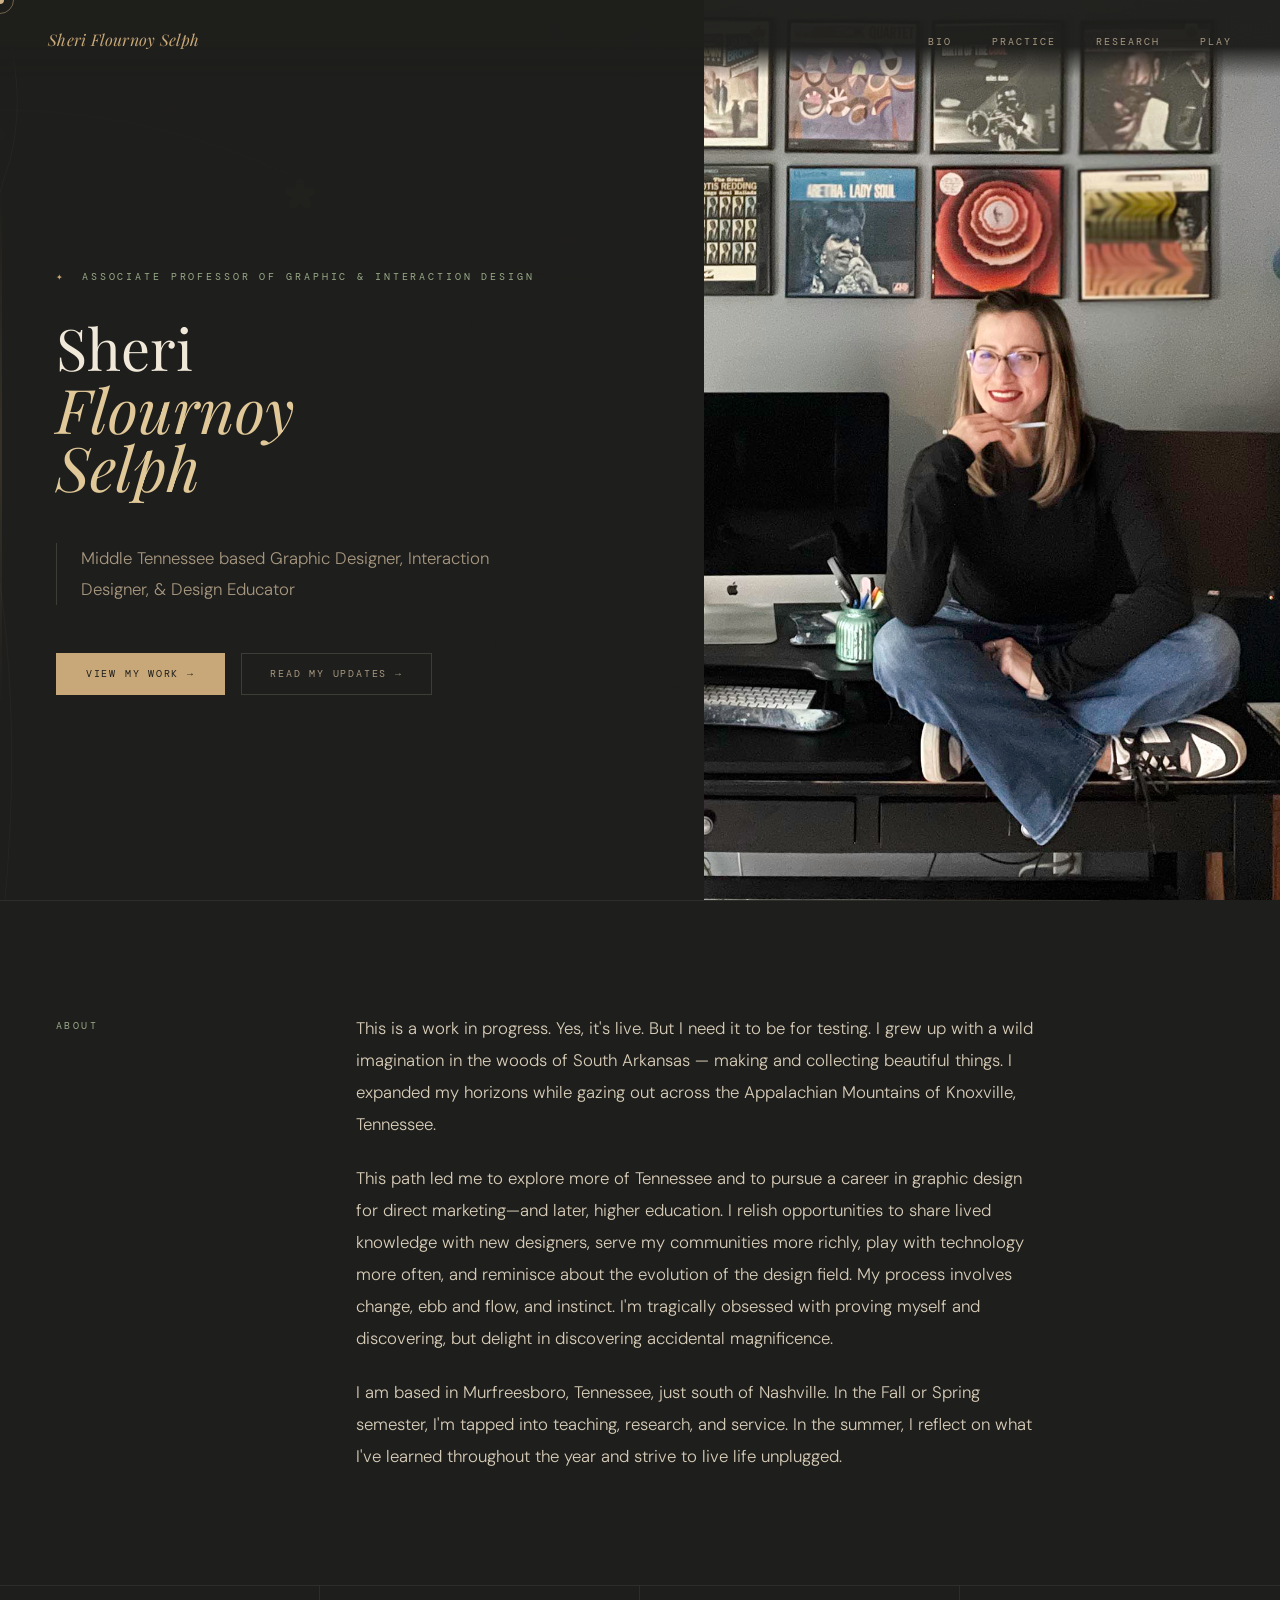
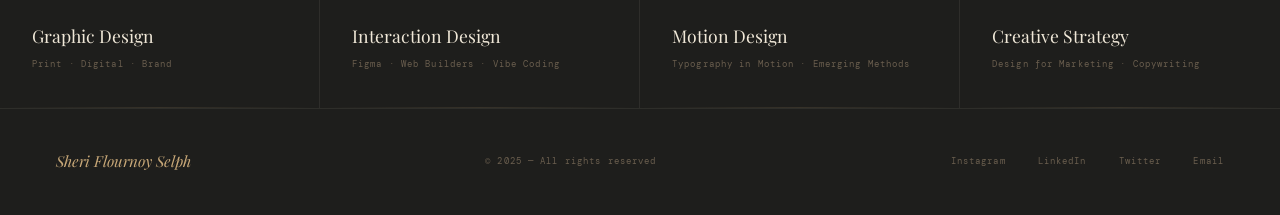
==== commit 47d3125a: "Update index.html" ====
--- a/index.html
+++ b/index.html
@@ -68,18 +68,11 @@
         <p class="section-label">About</p>
       </div>
       <div class="about-body">
-<<<<<<< Updated upstream
-        <p>This is a new site. A work in progress. Yes, it's live. But I need it to be for testing.</p>
-		<p>I grew up with a wild imagination in the woods of South Arkansas — making and collecting beautiful things. I exapanded my horizons while gazing out across the Applachian Mountains of Knoxville, Tennessee.</p>
-        <p>This path led me to expand Middle Tennessee and surprised me with a career that inspires me every day. I relish the opportunities to serve my communities more richly, play with technology more often, and reminisce about the evolution of the design field. My process involves change, ebb and flow, and instinct. I'm tragically obsessed with proving myself and discovering accidental magnificance.&nbsp;</p>
-        <p>Now based in Murfreesboro, Tennessee, just south of Nashville. In the Fall or Spring semester, I'm seemingly tapped into 1,000's of projects. In the summer, I strive to live life unplugged.</p>
-=======
         <p>This is a work in progress. Yes, it's live. But I need it to be for testing.
 I grew up with a wild imagination in the woods of South Arkansas — making and collecting beautiful things. I expanded my horizons while gazing out across the Appalachian Mountains of Knoxville, Tennessee.</p>
 <p>This path led me to explore more of Tennessee and to pursue a career in graphic design for direct marketing—and later, higher education. I relish opportunities to share lived knowledge with new designers, serve my communities more richly, play with technology more often, and reminisce about the evolution of the design field. My process involves change, ebb and flow, and instinct. I'm tragically obsessed with proving myself and discovering, but delight in discovering accidental magnificence.</p>
 <p>
 I am based in Murfreesboro, Tennessee, just south of Nashville. In the Fall or Spring semester, I'm tapped into teaching, research, and service. In the summer, I reflect on what I've learned throughout the year and strive to live life unplugged.</p>
->>>>>>> Stashed changes
       </div>
     </div>
 
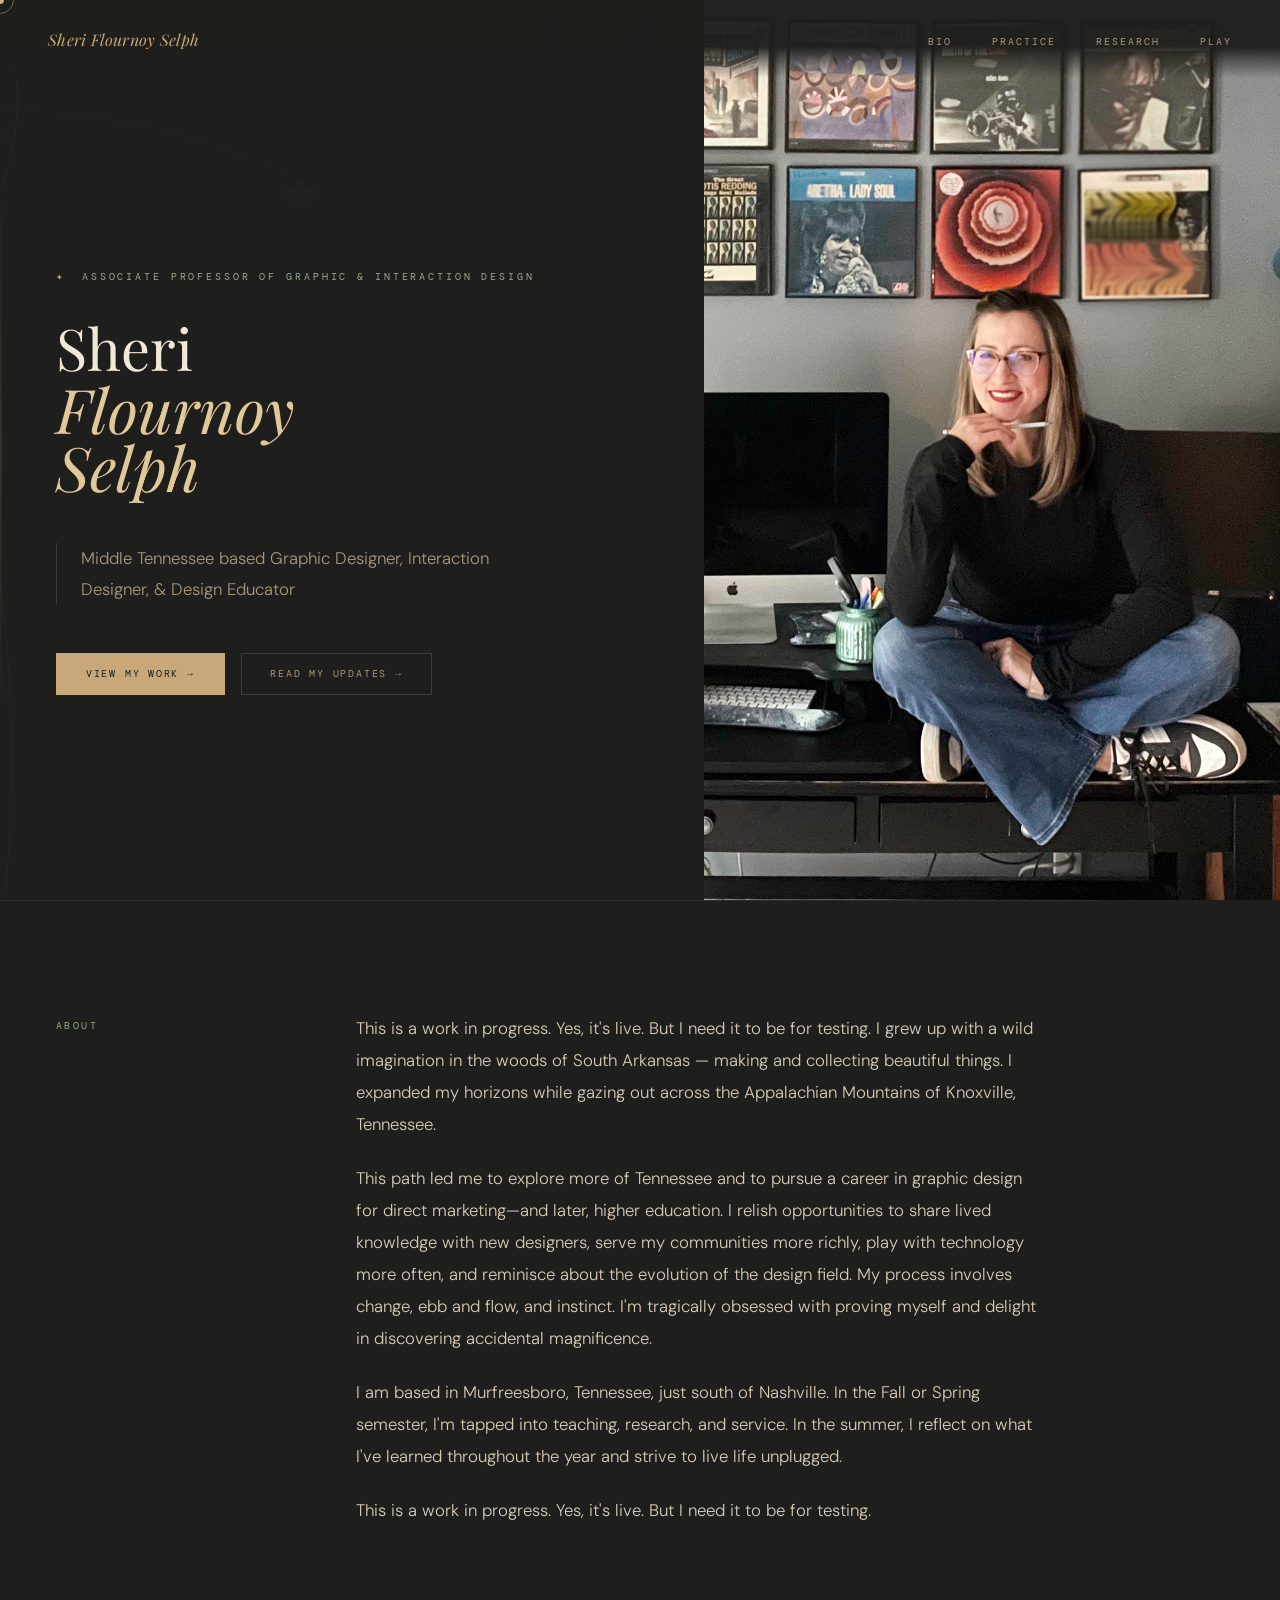
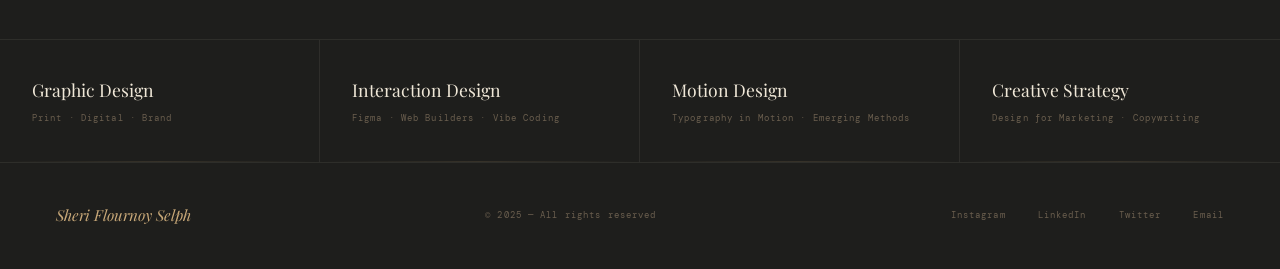
==== commit fe0cbf84: "Update index.html" ====
--- a/index.html
+++ b/index.html
@@ -68,11 +68,12 @@
         <p class="section-label">About</p>
       </div>
       <div class="about-body">
-        <p>This is a work in progress. Yes, it's live. But I need it to be for testing.
-I grew up with a wild imagination in the woods of South Arkansas — making and collecting beautiful things. I expanded my horizons while gazing out across the Appalachian Mountains of Knoxville, Tennessee.</p>
-<p>This path led me to explore more of Tennessee and to pursue a career in graphic design for direct marketing—and later, higher education. I relish opportunities to share lived knowledge with new designers, serve my communities more richly, play with technology more often, and reminisce about the evolution of the design field. My process involves change, ebb and flow, and instinct. I'm tragically obsessed with proving myself and discovering, but delight in discovering accidental magnificence.</p>
+<p>This is a work in progress. Yes, it's live. But I need it to be for testing.
+  I grew up with a wild imagination in the woods of South Arkansas — making and collecting beautiful things. I expanded my horizons while gazing out across the Appalachian Mountains of Knoxville, Tennessee.</p>
+<p>This path led me to explore more of Tennessee and to pursue a career in graphic design for direct marketing—and later, higher education. I relish opportunities to share lived knowledge with new designers, serve my communities more richly, play with technology more often, and reminisce about the evolution of the design field. My process involves change, ebb and flow, and instinct. I'm tragically obsessed with proving myself and   delight in discovering accidental magnificence.</p>
 <p>
 I am based in Murfreesboro, Tennessee, just south of Nashville. In the Fall or Spring semester, I'm tapped into teaching, research, and service. In the summer, I reflect on what I've learned throughout the year and strive to live life unplugged.</p>
+<p>This is a work in progress. Yes, it's live. But I need it to be for testing.</p>
       </div>
     </div>
 
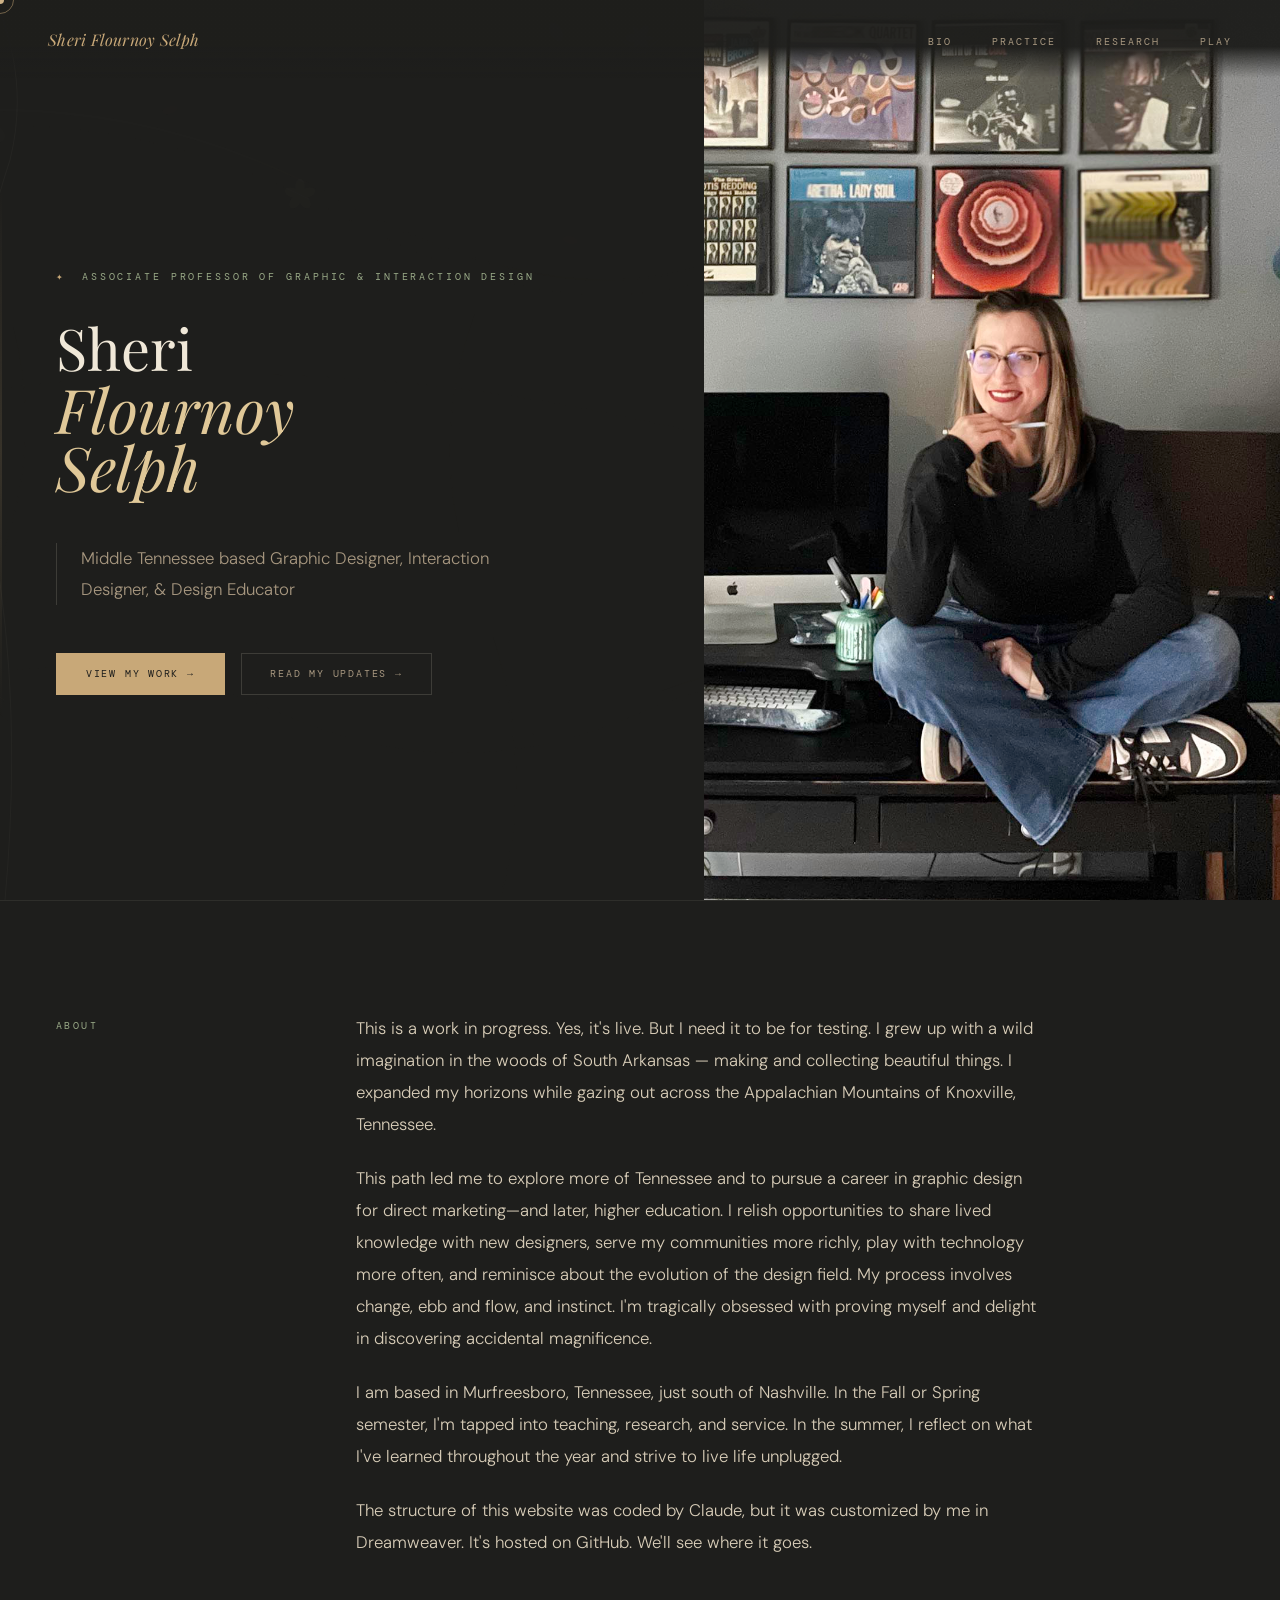
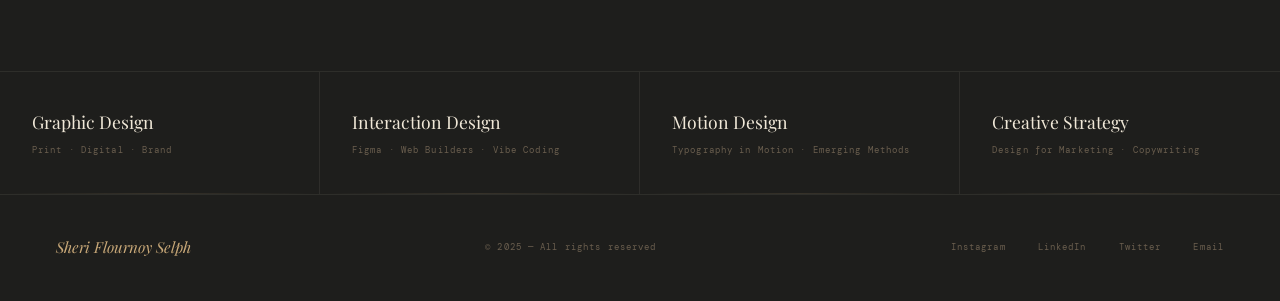
==== commit a7237161: "Update index.html" ====
--- a/index.html
+++ b/index.html
@@ -73,7 +73,7 @@
 <p>This path led me to explore more of Tennessee and to pursue a career in graphic design for direct marketing—and later, higher education. I relish opportunities to share lived knowledge with new designers, serve my communities more richly, play with technology more often, and reminisce about the evolution of the design field. My process involves change, ebb and flow, and instinct. I'm tragically obsessed with proving myself and   delight in discovering accidental magnificence.</p>
 <p>
 I am based in Murfreesboro, Tennessee, just south of Nashville. In the Fall or Spring semester, I'm tapped into teaching, research, and service. In the summer, I reflect on what I've learned throughout the year and strive to live life unplugged.</p>
-<p>This is a work in progress. Yes, it's live. But I need it to be for testing.</p>
+<p>The structure of this website was coded by Claude, but it was customized by me in Dreamweaver. It's hosted on GitHub. We'll see where it goes.</p>
       </div>
     </div>
 
